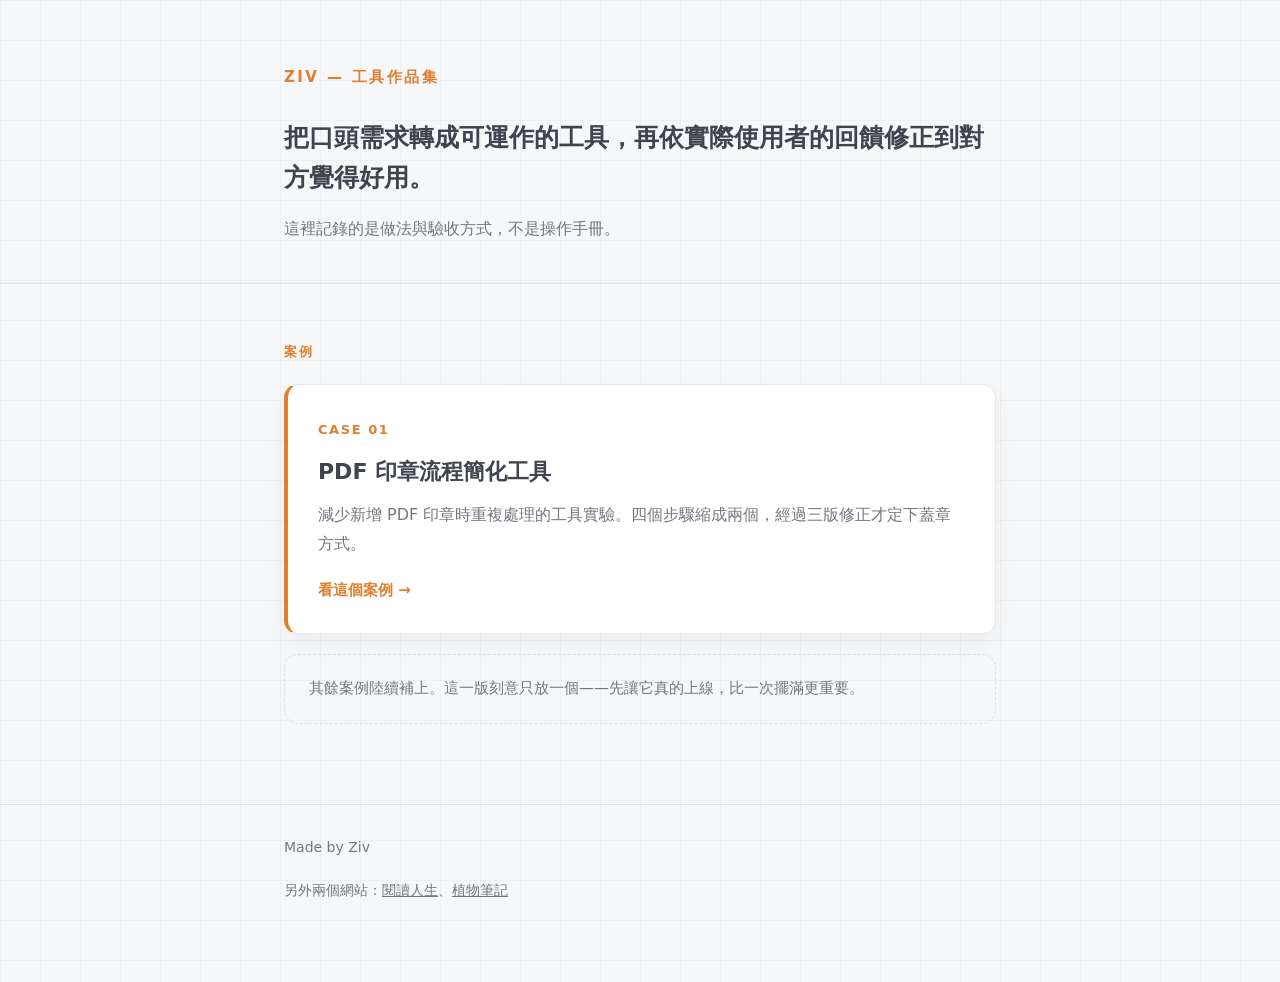
==== index.html @ 0f271b40 "site: 工具作品集首版 — 首頁 + CASE 01 PDF 印章流程簡化工具 第一版刻意只放一支工具，讓網站先真的上線。 內容全部取自已脫敏的案例卡文字（output/2026-08-08-PD" ====
<!DOCTYPE html>
<html lang="zh-Hant">
<head>
<meta charset="utf-8">
<meta name="viewport" content="width=device-width, initial-scale=1">
<title>Ziv｜工具作品集</title>
<meta name="description" content="把口頭需求轉成可運作的小工具，再依實際使用者的回饋修正到對方覺得好用。">
<link rel="stylesheet" href="styles.css">
</head>
<body>

<header class="site-head">
  <div class="wrap">
    <p class="site-name">ZIV — 工具作品集</p>
    <p class="site-lead">把口頭需求轉成可運作的工具，再依實際使用者的回饋修正到對方覺得好用。</p>
    <p class="site-sub">這裡記錄的是做法與驗收方式，不是操作手冊。</p>
  </div>
</header>

<main class="wrap">

  <p class="section-label">案例</p>

  <a class="case" href="pdf-stamp.html">
    <span class="case-no">CASE 01</span>
    <h2 class="case-title" style="border:0;padding:0;margin:10px 0 0;">PDF 印章流程簡化工具</h2>
    <p class="case-desc">減少新增 PDF 印章時重複處理的工具實驗。四個步驟縮成兩個，經過三版修正才定下蓋章方式。</p>
    <p class="case-more">看這個案例 →</p>
  </a>

  <p class="pending">其餘案例陸續補上。這一版刻意只放一個——先讓它真的上線，比一次擺滿更重要。</p>

</main>

<footer class="site-foot">
  <div class="wrap">
    <p>Made by Ziv</p>
    <p>另外兩個網站：<a href="https://vita-lectionis.pages.dev">閱讀人生</a>、<a href="https://folia-domestica.pages.dev">植物筆記</a></p>
  </div>
</footer>

</body>
</html>
---- styles.css ----
/* 作品集網站｜橘白格線
   視覺沿用 2026-08-08 PDF 印章案例卡 (theme.css) */

:root {
  --orange: #E27F2E;
  --ink: #40444D;
  --muted: #73777e;
  --paper: #F6F7F8;
  --line: rgba(0, 0, 0, .09);
  --grid: rgba(0, 0, 0, .03);
  --max: 760px;
}

* { box-sizing: border-box; }

html { -webkit-text-size-adjust: 100%; }

body {
  margin: 0;
  background: var(--paper);
  background-image:
    linear-gradient(var(--grid) 1px, transparent 1px),
    linear-gradient(90deg, var(--grid) 1px, transparent 1px);
  background-size: 40px 40px;
  color: var(--ink);
  font-family: system-ui, -apple-system, "Segoe UI", "Noto Sans TC",
               "Microsoft JhengHei", sans-serif;
  font-size: 17px;
  line-height: 1.85;
}

.wrap { max-width: var(--max); margin: 0 auto; padding: 0 24px; }

/* ---------- header ---------- */

.site-head {
  padding: 64px 0 40px;
  border-bottom: 1px solid var(--line);
}

.site-name {
  margin: 0;
  color: var(--orange);
  font-size: 15px;
  font-weight: 800;
  letter-spacing: .16em;
}

.site-lead {
  margin: 26px 0 0;
  font-size: 25px;
  font-weight: 700;
  line-height: 1.6;
}

.site-sub {
  margin: 16px 0 0;
  color: var(--muted);
  font-size: 16px;
}

/* ---------- case list ---------- */

.section-label {
  margin: 56px 0 20px;
  color: var(--orange);
  font-size: 13px;
  font-weight: 800;
  letter-spacing: .16em;
}

.case {
  display: block;
  padding: 28px 30px;
  border: 1px solid var(--line);
  border-left: 4px solid var(--orange);
  border-radius: 14px;
  background: #fff;
  color: inherit;
  text-decoration: none;
  box-shadow: 0 10px 24px rgba(0, 0, 0, .04);
  transition: transform .15s ease, box-shadow .15s ease;
}

.case:hover,
.case:focus-visible {
  transform: translateY(-2px);
  box-shadow: 0 16px 32px rgba(0, 0, 0, .08);
}

.case-no { color: var(--orange); font-size: 13px; font-weight: 800; letter-spacing: .12em; }
.case-title { margin: 10px 0 0; font-size: 22px; font-weight: 800; line-height: 1.5; }
.case-desc { margin: 12px 0 0; color: var(--muted); font-size: 16px; }
.case-more { margin: 18px 0 0; color: var(--orange); font-size: 15px; font-weight: 700; }

.pending {
  margin: 20px 0 0;
  padding: 20px 24px;
  border: 1px dashed var(--line);
  border-radius: 14px;
  color: var(--muted);
  font-size: 15px;
}

/* ---------- article ---------- */

.back {
  display: inline-block;
  margin: 40px 0 0;
  color: var(--orange);
  font-size: 15px;
  font-weight: 700;
  text-decoration: none;
}

.back:hover { text-decoration: underline; }

.art-head { padding: 26px 0 36px; border-bottom: 1px solid var(--line); }
.art-title { margin: 0; color: var(--orange); font-size: 34px; font-weight: 900; line-height: 1.4; }
.art-sub { margin: 18px 0 0; font-size: 19px; font-weight: 500; }
.art-meta { margin: 22px 0 0; color: var(--muted); font-size: 15px; }

h2 {
  margin: 56px 0 18px;
  padding-top: 12px;
  border-top: 1px solid var(--line);
  font-size: 21px;
  font-weight: 800;
  line-height: 1.5;
}

p { margin: 0 0 18px; }

ul { margin: 0 0 18px; padding-left: 20px; }
li { margin: 0 0 10px; }

strong { font-weight: 800; }

.flow-pair {
  display: grid;
  grid-template-columns: 1fr 1fr;
  gap: 16px;
  margin: 0 0 22px;
}

.flow-box {
  padding: 22px 24px;
  border: 1px solid var(--line);
  border-radius: 14px;
  background: #fff;
}

.flow-box.now { border: 2px solid var(--orange); }
.flow-box h3 { margin: 0 0 14px; color: var(--orange); font-size: 15px; font-weight: 800; letter-spacing: .06em; }
.flow-box ol { margin: 0; padding-left: 20px; font-size: 16px; }
.flow-box li { margin: 0 0 8px; }

.cards { margin: 30px 0 0; }

.cards img {
  display: block;
  width: 100%;
  height: auto;
  margin: 0 0 20px;
  border: 1px solid var(--line);
  border-radius: 12px;
}

.caveat {
  margin: 30px 0 0;
  padding: 22px 26px;
  border-left: 4px solid var(--orange);
  border-radius: 0 12px 12px 0;
  background: #fff;
  color: var(--muted);
  font-size: 16px;
}

.caveat p:last-child { margin-bottom: 0; }

/* ---------- footer ---------- */

.site-foot {
  margin: 80px 0 0;
  padding: 30px 0 60px;
  border-top: 1px solid var(--line);
  color: var(--muted);
  font-size: 14px;
}

.site-foot a { color: var(--muted); }

@media (max-width: 640px) {
  body { font-size: 16px; }
  .site-head { padding: 44px 0 30px; }
  .site-lead { font-size: 21px; }
  .art-title { font-size: 27px; }
  .flow-pair { grid-template-columns: 1fr; }
}
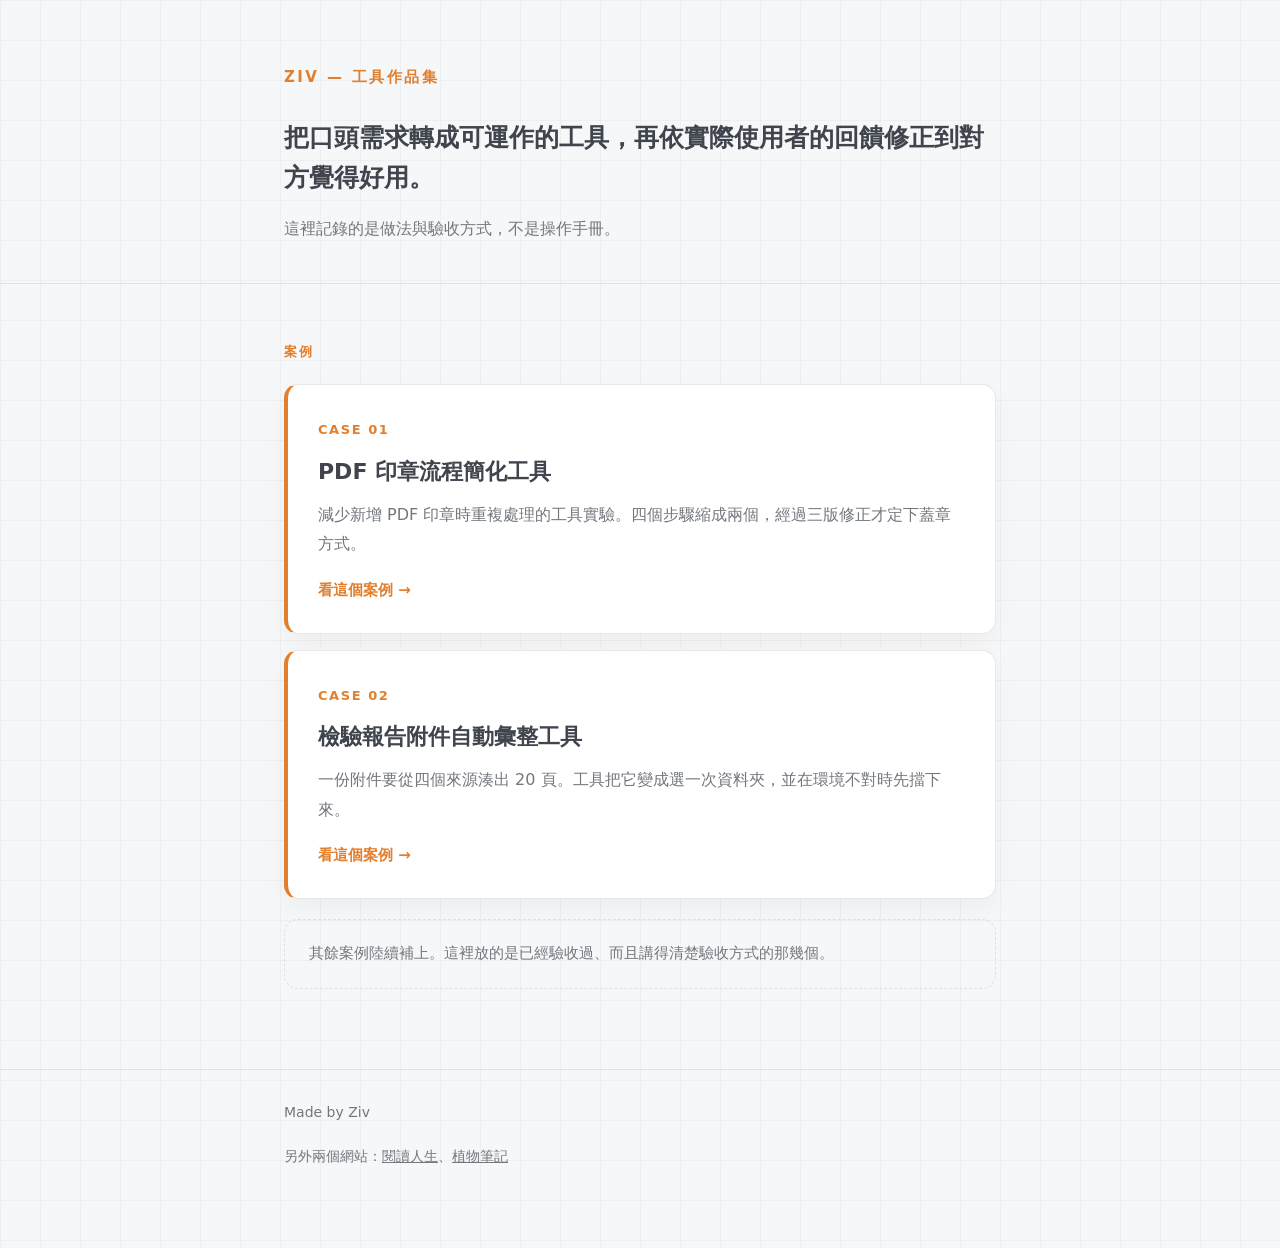
==== commit 1305f184: "CASE 02 頁面：檢驗報告附件自動彙整工具 - 新增 report-appendix.html：五節（心力／流程改變／怎麼證明它做對了／正確的程式也會輸出錯的檔案／   成果與邊界）＋ 6 張案例" ====
--- a/index.html
+++ b/index.html
@@ -28,7 +28,14 @@
     <p class="case-more">看這個案例 →</p>
   </a>
 
-  <p class="pending">其餘案例陸續補上。這一版刻意只放一個——先讓它真的上線，比一次擺滿更重要。</p>
+  <a class="case" href="report-appendix.html" style="margin-top:16px;">
+    <span class="case-no">CASE 02</span>
+    <h2 class="case-title" style="border:0;padding:0;margin:10px 0 0;">檢驗報告附件自動彙整工具</h2>
+    <p class="case-desc">一份附件要從四個來源湊出 20 頁。工具把它變成選一次資料夾，並在環境不對時先擋下來。</p>
+    <p class="case-more">看這個案例 →</p>
+  </a>
+
+  <p class="pending">其餘案例陸續補上。這裡放的是已經驗收過、而且講得清楚驗收方式的那幾個。</p>
 
 </main>
 
--- a/styles.css
+++ b/styles.css
@@ -155,15 +155,164 @@
 .flow-box ol { margin: 0; padding-left: 20px; font-size: 16px; }
 .flow-box li { margin: 0 0 8px; }
 
-.cards { margin: 30px 0 0; }
-
-.cards img {
+/* ---------- 案例卡輪播 ---------- */
+
+.carousel { margin: 30px 0 0; }
+
+.carousel-frame { position: relative; }
+
+.track {
+  display: flex;
+  gap: 16px;
+  overflow-x: auto;
+  scroll-snap-type: x mandatory;
+  scrollbar-width: none;
+  outline: none;
+  -webkit-overflow-scrolling: touch;
+}
+
+.track::-webkit-scrollbar { display: none; }
+
+.track:focus-visible { box-shadow: 0 0 0 3px rgba(226, 127, 46, .35); border-radius: 12px; }
+
+.slide {
+  flex: 0 0 100%;
+  margin: 0;
+  scroll-snap-align: center;
+}
+
+.slide img {
   display: block;
   width: 100%;
   height: auto;
-  margin: 0 0 20px;
   border: 1px solid var(--line);
   border-radius: 12px;
+}
+
+/* 沒有 JS 時退回「一排可左右捲的卡」，控制項不出現 */
+.nav, .carousel-foot { display: none; }
+
+.is-live .nav { display: flex; }
+.is-live .carousel-foot { display: flex; }
+
+.nav {
+  position: absolute;
+  top: 50%;
+  z-index: 2;
+  width: 46px;
+  height: 46px;
+  transform: translateY(-50%);
+  align-items: center;
+  justify-content: center;
+  padding: 0 0 4px;
+  border: 1px solid var(--line);
+  border-radius: 50%;
+  background: rgba(255, 255, 255, .94);
+  color: var(--orange);
+  font-size: 30px;
+  font-weight: 700;
+  line-height: 1;
+  cursor: pointer;
+  box-shadow: 0 6px 18px rgba(0, 0, 0, .12);
+  transition: transform .15s ease, opacity .15s ease;
+}
+
+.nav:hover:not(:disabled) { transform: translateY(-50%) scale(1.08); }
+.nav:disabled { opacity: .28; cursor: default; }
+/* 箭頭壓在卡片邊緣內側，不要掛在框外——
+   框外在寬螢幕看得到，視窗一窄就被裁掉 */
+.nav.prev { left: 10px; }
+.nav.next { right: 10px; }
+
+.carousel-foot {
+  margin: 18px 0 0;
+  align-items: center;
+  justify-content: center;
+  gap: 18px;
+}
+
+.dots { display: flex; gap: 9px; }
+
+.dot {
+  width: 9px;
+  height: 9px;
+  padding: 0;
+  border: 0;
+  border-radius: 50%;
+  background: rgba(64, 68, 77, .22);
+  cursor: pointer;
+  transition: background .15s ease, transform .15s ease;
+}
+
+.dot:hover { background: rgba(64, 68, 77, .4); }
+.dot.on { background: var(--orange); transform: scale(1.35); }
+
+.counter { margin: 0; color: var(--muted); font-size: 14px; font-variant-numeric: tabular-nums; }
+
+@media (max-width: 640px) {
+  .nav.prev { left: 4px; }
+  .nav.next { right: 4px; }
+}
+
+@media (prefers-reduced-motion: reduce) {
+  .nav { transition: none; }
+  .dot { transition: none; }
+}
+
+/* ---------- 本人原話 ----------
+   排版順序刻意是「先放他的話，其他繞著它排」。
+   2026-08-11 的教訓：先排 AI 寫的草稿、再把他的話補進空位，
+   他的話就永遠變成配角（案例卡 01/04 都踩過）。所以這一塊字級要大於正文。 */
+
+.saying {
+  margin: 26px 0;
+  padding: 4px 0 4px 24px;
+  border-left: 4px solid var(--orange);
+  font-size: 20px;
+  font-weight: 600;
+  line-height: 1.75;
+}
+
+.saying + .saying { margin-top: 20px; }
+
+.saying-label {
+  margin: 30px 0 0;
+  color: var(--orange);
+  font-size: 13px;
+  font-weight: 800;
+  letter-spacing: .14em;
+}
+
+/* 量測數字降級用：是收據，不是主角 */
+.footnote {
+  margin: 18px 0 0;
+  padding: 16px 20px;
+  border: 1px solid var(--line);
+  border-radius: 12px;
+  background: #fff;
+  color: var(--muted);
+  font-size: 14px;
+  line-height: 1.9;
+}
+
+.footnote ul { margin: 0; padding-left: 18px; }
+.footnote li { margin: 0 0 6px; }
+.footnote li:last-child { margin-bottom: 0; }
+
+/* 單次數字，刻意不做成大字報 */
+.figure {
+  display: inline-block;
+  margin: 4px 0 0;
+  padding: 8px 16px;
+  border: 1px solid var(--orange);
+  border-radius: 999px;
+  color: var(--orange);
+  font-size: 16px;
+  font-weight: 800;
+}
+
+@media (max-width: 640px) {
+  .saying { font-size: 18px; padding-left: 18px; }
 }
 
 .caveat {
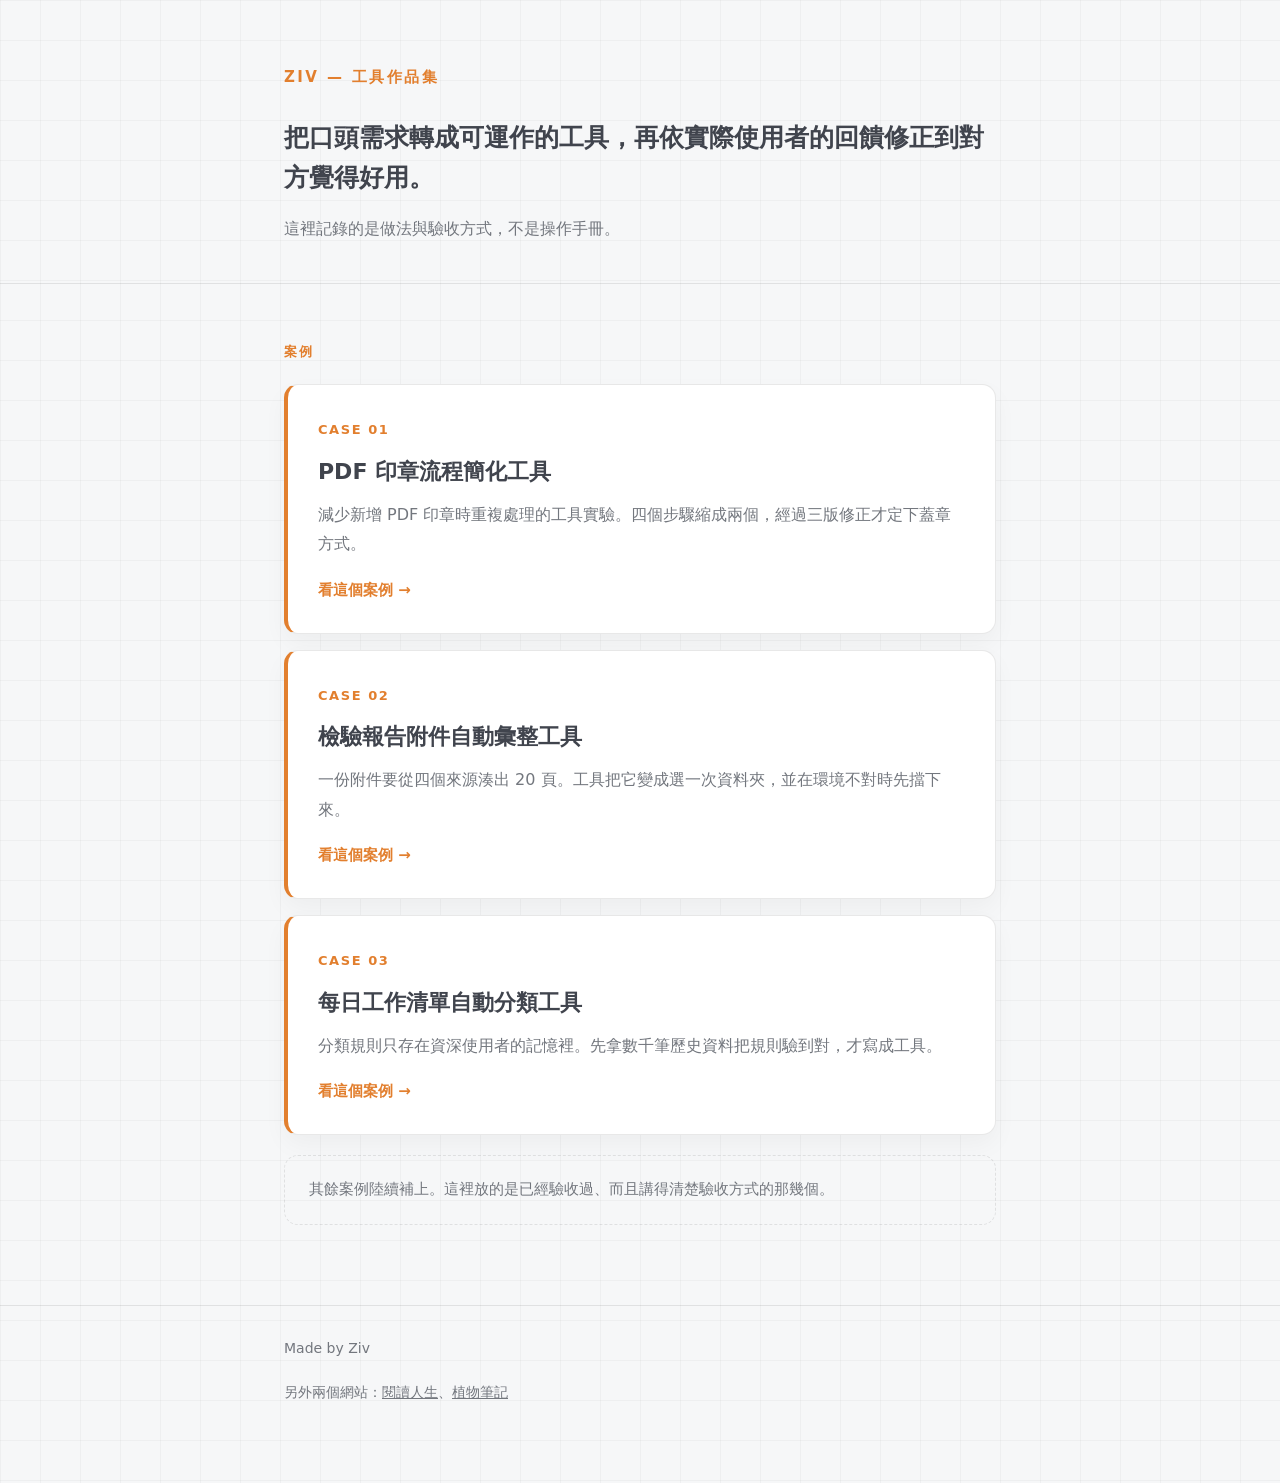
==== commit 989ae1c6: "CASE 03 頁面：每日工作清單自動分類工具 三題定案：量級數字保留（單日 128 筆、歷史 3189 筆零錯判有實測）、 「進入實際使用」改成「我自己每天在用，還沒有第二個使用者」、 公開名稱不用" ====
--- a/index.html
+++ b/index.html
@@ -35,6 +35,13 @@
     <p class="case-more">看這個案例 →</p>
   </a>
 
+  <a class="case" href="worklist-sorter.html" style="margin-top:16px;">
+    <span class="case-no">CASE 03</span>
+    <h2 class="case-title" style="border:0;padding:0;margin:10px 0 0;">每日工作清單自動分類工具</h2>
+    <p class="case-desc">分類規則只存在資深使用者的記憶裡。先拿數千筆歷史資料把規則驗到對，才寫成工具。</p>
+    <p class="case-more">看這個案例 →</p>
+  </a>
+
   <p class="pending">其餘案例陸續補上。這裡放的是已經驗收過、而且講得清楚驗收方式的那幾個。</p>
 
 </main>
